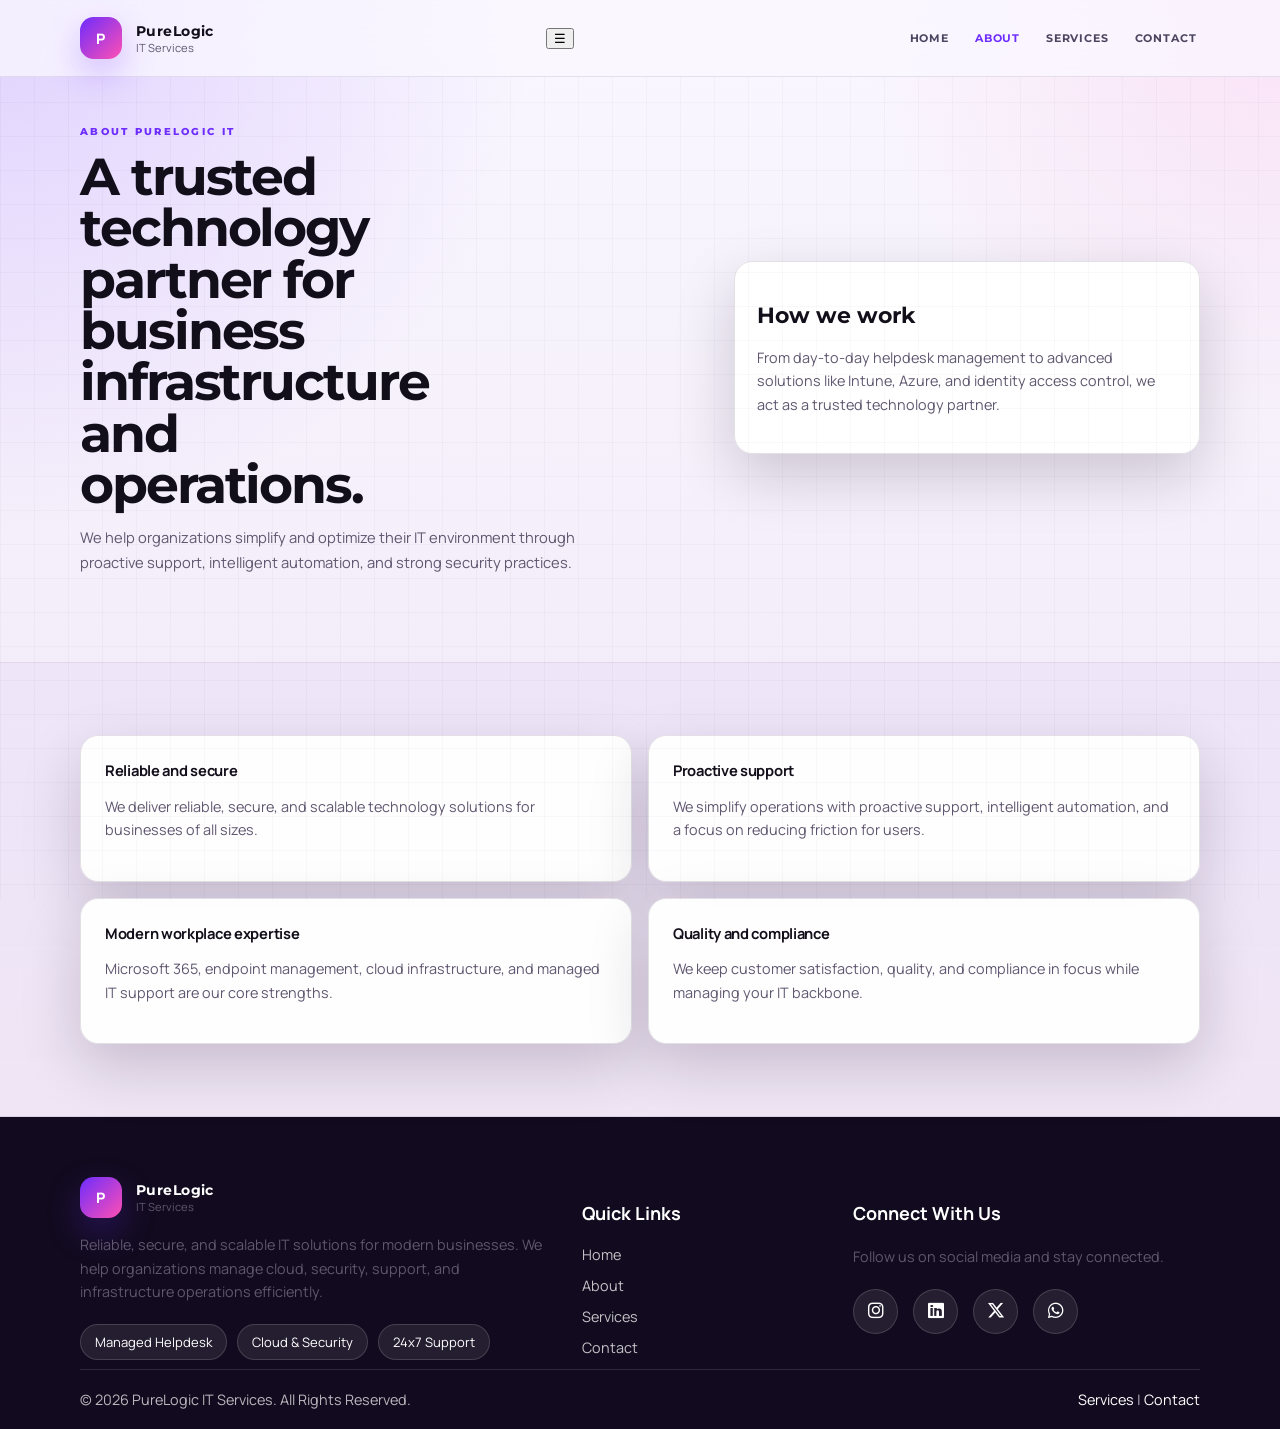
==== About.html @ e155d131 "nabar fix" ====
<!DOCTYPE html>
<html lang="en">
<head>
    <meta charset="UTF-8">
    <meta name="viewport" content="width=device-width, initial-scale=1.0">
    <meta name="description" content="Learn about PureLogic IT Services and the service-support approach behind our managed IT offerings.">
    <link rel="stylesheet" href="css/style.css">
    <title>About | PureLogic IT Services</title>
    <link rel="stylesheet" href="https://cdnjs.cloudflare.com/ajax/libs/font-awesome/6.5.1/css/all.min.css">
</head>
<body>
    <header class="site-header">
        <div class="container nav-shell">
            <a class="brand" href="index.html">
                <span class="brand-mark">P</span>
                <span>
                    <strong>PureLogic</strong>
                    <small>IT Services</small>
                </span>
            </a>
            <button class="menu-toggle"
        type="button"
        aria-expanded="false"
        aria-controls="site-nav">
</button>
            <nav id="site-nav" class="site-nav">
                <a href="index.html">Home</a>
                <a class="active" href="About.html">About</a>
                <a href="Services.html">Services</a>
                <a href="Contact.html">Contact</a>
            </nav>
        </div>
    </header>

    <main>
        <section class="page-hero section slim">
            <div class="container split-layout">
                <div>
                    <p class="eyebrow">About PureLogic IT</p>
                    <h1>A trusted technology partner for business infrastructure and operations.</h1>
                    <p class="lead">We help organizations simplify and optimize their IT environment through proactive support, intelligent automation, and strong security practices.</p>
                </div>
                <div class="panel-card">
                    <h2>How we work</h2>
                    <p>From day-to-day helpdesk management to advanced solutions like Intune, Azure, and identity access control, we act as a trusted technology partner.</p>
                </div>
            </div>
        </section>

        <section class="section band-muted">
            <div class="container card-grid two-up">
                <article class="info-card">
                    <h3>Reliable and secure</h3>
                    <p>We deliver reliable, secure, and scalable technology solutions for businesses of all sizes.</p>
                </article>
                <article class="info-card">
                    <h3>Proactive support</h3>
                    <p>We simplify operations with proactive support, intelligent automation, and a focus on reducing friction for users.</p>
                </article>
                <article class="info-card">
                    <h3>Modern workplace expertise</h3>
                    <p>Microsoft 365, endpoint management, cloud infrastructure, and managed IT support are our core strengths.</p>
                </article>
                <article class="info-card">
                    <h3>Quality and compliance</h3>
                    <p>We keep customer satisfaction, quality, and compliance in focus while managing your IT backbone.</p>
                </article>
            </div>
        </section>
    </main>

    <footer class="site-footer">
        <div class="container footer-grid">

            <div class="footer-brand-block">
                <a class="brand footer-brand" href="index.html">
                    <span class="brand-mark">P</span>
                    <span>
                        <strong>PureLogic</strong>
                        <small>IT Services</small>
                    </span>
                </a>

                <p>
                    Reliable, secure, and scalable IT solutions for modern businesses.
                    We help organizations manage cloud, security, support, and
                    infrastructure operations efficiently.
                </p>

                <div class="footer-badges">
                    <span>Managed Helpdesk</span>
                    <span>Cloud & Security</span>
                    <span>24x7 Support</span>
                </div>
            </div>

            <div class="footer-section">
                <h4>Quick Links</h4>

                <ul class="footer-links">
                    <li><a href="index.html">Home</a></li>
                    <li><a href="About.html">About</a></li>
                    <li><a href="Services.html">Services</a></li>
                    <li><a href="Contact.html">Contact</a></li>
                </ul>
            </div>

            <div class="footer-section">
                <h4>Connect With Us</h4>

                <p class="footer-note">
                    Follow us on social media and stay connected.
                </p>

                <div class="footer-social">
                    <div class="footer-social">
                        <a href="#"><i class="fab fa-instagram"></i></a>
                        <a href="#"><i class="fab fa-linkedin"></i></a>
                        <a href="#"><i class="fab fa-x-twitter"></i></a>
                        <a href="#"><i class="fab fa-whatsapp"></i></a>
                    </div>
                </div>
            </div>

        </div>

        <div class="container footer-bottom">
            <p>© 2026 PureLogic IT Services. All Rights Reserved.</p>

            <p>
                <a href="Services.html">Services</a> |
                <a href="Contact.html">Contact</a>
            </p>
        </div>
    </footer>
    <script src="js/script.js"></script>
</body>
</html>
---- css/style.css ----
@import url('https://fonts.googleapis.com/css2?family=Manrope:wght@400;500;600;700;800&family=Montserrat:wght@700;800&display=swap');
@import url('./footer.css');
@import url('./navbar.css');
:root {
	--bg: #0e0a14;
	--bg-soft: #191126;
	--surface: rgba(255, 255, 255, 0.96);
	--surface-strong: rgba(255, 255, 255, 0.88);
	--text: #130f1a;
	--muted: #5f576f;
	--line: rgba(58, 45, 76, 0.14);
	--accent: #6d2dfd;
	--accent-2: #ff4fb4;
	--shadow: 0 22px 60px rgba(17, 8, 30, 0.18);
}

* {
	box-sizing: border-box;
}

html {
	scroll-behavior: smooth;
}

body {
	margin: 0;
	font-family: 'Manrope', sans-serif;
	font-size: 0.9rem;
	color: var(--text);
	background:
		radial-gradient(circle at top left, rgba(109, 45, 253, 0.18), transparent 28%),
		radial-gradient(circle at top right, rgba(255, 79, 180, 0.12), transparent 22%),
		linear-gradient(180deg, #faf7ff 0%, #f3edf9 48%, #ede6f5 100%);
}

body::before {
	content: '';
	position: fixed;
	inset: 0;
	pointer-events: none;
	background-image: linear-gradient(rgba(26, 18, 38, 0.035) 1px, transparent 1px), linear-gradient(90deg, rgba(26, 18, 38, 0.035) 1px, transparent 1px);
	background-size: 34px 34px;
	opacity: 0.72;
}

a {
	color: inherit;
	text-decoration: none;
}

img {
	max-width: 100%;
	display: block;
}

.container {
	width: min(1120px, calc(100% - 2rem));
	margin: 0 auto;
}

.section {
	padding: 4.5rem 0;
}

.section.slim {
	padding-top: 3rem;
}

.site-header {
	position: sticky;
	top: 0;
	z-index: 20;
	backdrop-filter: blur(18px);
	background: rgba(250, 247, 255, 0.76);
	border-bottom: 1px solid rgba(104, 81, 126, 0.14);
}


.brand {
	display: inline-flex;
	align-items: center;
	gap: 0.9rem;
}

.brand strong,
.section-heading h2,
.hero h1,
.page-hero h1,
.panel-card h2,
.package-card h3,
.eyebrow {
	font-family: 'Montserrat', sans-serif;
}

.brand strong {
	display: block;
	font-size: 0.9rem;
	letter-spacing: 0.03em;
}

.brand small {
	display: block;
	color: var(--muted);
	font-size: 0.7rem;
}

.brand-mark {
	width: 2.6rem;
	height: 2.6rem;
	border-radius: 0.85rem;
	display: grid;
	place-items: center;
	background: linear-gradient(135deg, var(--accent), var(--accent-2));
	color: #ffffff;
	font-weight: 800;
	box-shadow: 0 14px 34px rgba(109, 45, 253, 0.28);
}

.hero-grid,
.split-layout,
.band-grid,
.contact-grid {
	display: grid;
	gap: 1.5rem;
}

.hero-grid {
	grid-template-columns: minmax(0, 1.2fr) minmax(320px, 0.8fr);
	align-items: center;
}

.hero h1,
.page-hero h1 {
	margin: 0;
	line-height: 0.98;
	font-size: clamp(2.1rem, 4.1vw, 4.1rem);
	max-width: 11ch;
	letter-spacing: -0.04em;
}

.lead {
	color: var(--muted);
	font-size: 0.92rem;
	line-height: 1.7;
	max-width: 60ch;
}

.eyebrow {
	margin: 0 0 0.8rem;
	color: var(--accent);
	text-transform: uppercase;
	letter-spacing: 0.22em;
	font-size: 0.65rem;
	font-weight: 800;
}

.hero-actions {
	display: flex;
	flex-wrap: wrap;
	gap: 0.9rem;
	margin: 2rem 0;
}

.hero-callout {
	margin-top: 1.3rem;
	margin-bottom: 1rem;
	padding: 1.15rem 1.2rem;
	background: linear-gradient(180deg, #ffffff, #f7f1ff);
	border-left: 4px solid var(--accent);
}

.hero-callout h2 {
	margin: 0.25rem 0 0.55rem;
	font-size: 0.98rem;
	letter-spacing: -0.02em;
}

.hero-callout p {
	margin: 0;
	color: var(--muted);
	line-height: 1.65;
}

.btn {
	display: inline-flex;
	align-items: center;
	justify-content: center;
	min-height: 3.2rem;
	padding: 0.85rem 1.25rem;
	border-radius: 999px;
	font-weight: 700;
	border: 1px solid transparent;
	transition: transform 0.2s ease, border-color 0.2s ease, background 0.2s ease;
}

.btn:hover {
	transform: translateY(-1px);
}

.btn.primary {
	background: linear-gradient(135deg, var(--accent), var(--accent-2));
	color: #ffffff;
}

.btn.secondary {
	background: rgba(255, 255, 255, 0.85);
	border-color: var(--line);
	color: var(--text);
}

.hero-metrics {
	display: grid;
	grid-template-columns: repeat(3, minmax(0, 1fr));
	gap: 1rem;
}

.hero-metrics div,
.stats-row div {
	border: 1px solid var(--line);
	border-radius: 1rem;
	padding: 1rem;
	background: rgba(255, 255, 255, 0.88);
	backdrop-filter: blur(10px);
}

.hero-metrics strong,
.stats-row strong {
	display: block;
	font-size: 1.1rem;
	margin-bottom: 0.3rem;
}

.hero-metrics span,
.stats-row span,
.panel-card p,
.info-card p,
.package-card p,
.contact-card p,
.band-grid p,
.footer-grid p,
.form-note {
	color: var(--muted);
	line-height: 1.65;
}

.hero-panel,
.panel-card,
.info-card,
.package-card,
.contact-card {
	background: var(--surface);
	border: 1px solid var(--line);
	border-radius: 1.15rem;
	box-shadow: var(--shadow);
}

.hero-panel {
	padding: 1rem;
	margin-top: -8.8rem;
}

.hero-visual {
	display: flex;
	align-items: center;
	justify-content: center;
	padding: 1rem;
	margin-top: -8.8rem;
	background: var(--surface);
	border: 1px solid var(--line);
	border-radius: 1.15rem;
	box-shadow: var(--shadow);
}

.hero-visual img {
	width: 100%;
	height: auto;
	max-width: 560px;
	object-fit: contain;
}

.hero-summary {
	display: grid;
	gap: 0.9rem;
}

.panel-card {
	padding: 1.35rem;
}

.panel-card.highlight {
	min-height: 260px;
	display: flex;
	flex-direction: column;
	justify-content: space-between;
	background:
		radial-gradient(circle at top right, rgba(109, 45, 253, 0.12), transparent 34%),
		linear-gradient(180deg, #ffffff, #f7f1ff);
	position: relative;
	overflow: hidden;
}

.panel-card.highlight::after {
	content: '';
	position: absolute;
	inset: auto -20% -35% auto;
	width: 14rem;
	height: 14rem;
	background: radial-gradient(circle, rgba(255, 79, 180, 0.18), transparent 68%);
	transform: rotate(25deg);
}

.panel-card span,
.label {
	color: var(--accent-2);
	font-size: 0.78rem;
	font-weight: 800;
	letter-spacing: 0.12em;
	text-transform: uppercase;
}

.stats-row {
	display: grid;
	grid-template-columns: repeat(3, minmax(0, 1fr));
	gap: 0.85rem;
	margin-top: 0.9rem;
}

.stats-row.compact div {
	padding: 0.95rem;
}

.section-heading {
	display: grid;
	gap: 0.4rem;
	margin-bottom: 1.5rem;
}

.section-heading h2,
.package-card h3,
.info-card h3,
.contact-card h2 {
	margin: 0;
}

.section-heading h2 {
	font-size: clamp(1.45rem, 2.4vw, 2.2rem);
	max-width: 17ch;
	letter-spacing: -0.03em;
}

.card-grid {
	display: grid;
	gap: 1rem;
}

.card-grid.three-up {
	grid-template-columns: repeat(3, minmax(0, 1fr));
}

.card-grid.two-up {
	grid-template-columns: repeat(2, minmax(0, 1fr));
}

.service-grid {
	align-items: stretch;
}

.plan-grid {
	display: grid;
	grid-template-columns: repeat(12, minmax(0, 1fr));
	gap: 1rem;
}

.home-plan-grid {
	margin-top: 0.5rem;
}

.plan-card {
	grid-column: span 4;
	display: flex;
	flex-direction: column;
	gap: 1.2rem;
	min-height: 100%;
	position: relative;
	overflow: hidden;
}

.plan-card.featured {
	grid-column: span 4;
	background: linear-gradient(180deg, #ffffff, #f8f4ff);
	border-color: rgba(109, 45, 253, 0.22);
	box-shadow: 0 24px 60px rgba(109, 45, 253, 0.16);
}

.plan-card.featured::before {
	content: '';
	position: absolute;
	inset: 0;
	border-top: 4px solid var(--accent);
	pointer-events: none;
}

.plan-top {
	display: grid;
	gap: 0.8rem;
}

.plan-badge {
	display: inline-flex;
	align-items: center;
	width: fit-content;
	padding: 0.35rem 0.75rem;
	border-radius: 999px;
	background: rgba(109, 45, 253, 0.08);
	color: var(--accent);
	font-size: 0.72rem;
	font-weight: 800;
	letter-spacing: 0.12em;
	text-transform: uppercase;
}

.plan-list {
	list-style: none;
	padding: 0;
	margin: 0;
	display: grid;
	gap: 0.75rem;
}

.plan-list li {
	position: relative;
	padding-left: 1.35rem;
	line-height: 1.55;
	color: var(--muted);
}

.plan-list li::before {
	content: '';
	position: absolute;
	left: 0;
	top: 0.52rem;
	width: 0.55rem;
	height: 0.55rem;
	border-radius: 50%;
	background: linear-gradient(135deg, var(--accent), var(--accent-2));
}

.chip-cloud {
	display: flex;
	flex-wrap: wrap;
	gap: 0.7rem;
	justify-content: flex-start;
}

.chip-cloud span {
	display: inline-flex;
	align-items: center;
	padding: 0.7rem 0.95rem;
	border-radius: 999px;
	background: rgba(255, 255, 255, 0.95);
	border: 1px solid var(--line);
	box-shadow: 0 10px 22px rgba(28, 17, 42, 0.06);
	font-size: 0.92rem;
	color: var(--text);
}

.section-actions {
	display: flex;
	justify-content: flex-start;
	margin-top: 1.2rem;
}

.info-card,
.package-card,
.contact-card {
	padding: 1.5rem;
}

.info-card h3,
.package-card h3 {
	margin-bottom: 0.6rem;
	font-size: 0.92rem;
	letter-spacing: -0.02em;
}

.accent-band {
	padding: 1rem 0 4.5rem;
}

.band-muted {
	background: linear-gradient(180deg, rgba(109, 45, 253, 0.045), rgba(255, 79, 180, 0.028));
	border-top: 1px solid rgba(104, 81, 126, 0.12);
	border-bottom: 1px solid rgba(104, 81, 126, 0.12);
}

.band-grid {
	grid-template-columns: minmax(0, 0.9fr) minmax(0, 1.1fr);
	align-items: center;
	padding: 1.5rem;
	border: 1px solid var(--line);
	border-radius: 1.15rem;
	background: linear-gradient(135deg, rgba(109, 45, 253, 0.08), rgba(255, 79, 180, 0.06));
}

.add-on-band {
	align-items: start;
}

.split-layout {
	grid-template-columns: minmax(0, 1.15fr) minmax(320px, 0.85fr);
	align-items: center;
}

.packages .package-grid {
	display: grid;
	gap: 1rem;
	grid-template-columns: repeat(2, minmax(0, 1fr));
}

.package-grid .package-card:first-child {
	grid-column: span 2;
}

.contact-grid {
	grid-template-columns: minmax(0, 1.1fr) minmax(280px, 0.9fr);
	align-items: start;
}

.contact-card label {
	display: grid;
	gap: 0.45rem;
	margin-bottom: 1rem;
	font-weight: 600;
}

.contact-card input,
.contact-card select,
.contact-card textarea {
	width: 100%;
	border: 1px solid var(--line);
	border-radius: 0.9rem;
	background: rgba(255, 255, 255, 0.96);
	color: var(--text);
	padding: 0.9rem 1rem;
	font: inherit;
}

.contact-card textarea {
	resize: vertical;
	min-height: 150px;
}

.contact-card input::placeholder,
.contact-card textarea::placeholder {
	color: #8193b6;
}

.contact-info > div + div {
	margin-top: 1rem;
}

/* =========================
   FOOTER
========================= */


@media (max-width: 900px) {
	.hero-grid,
	.split-layout,
	.band-grid,
	.contact-grid,
	.card-grid.three-up,
	.card-grid.two-up,
	.packages .package-grid,
	.plan-grid {
		grid-template-columns: 1fr;
	}

	.plan-card,
	.plan-card.featured {
		grid-column: auto;
	}

	.package-grid .package-card:first-child {
		grid-column: auto;
	}

	.hero h1,
	.page-hero h1,
	.section-heading h2 {
		max-width: none;
	}

	.stats-row,
	.hero-metrics {
		grid-template-columns: 1fr;
	}

	.hero-visual {
		margin-top: 0;
	}
}

@media (max-width: 760px) {
	.section {
		padding: 3.5rem 0;
	}
}
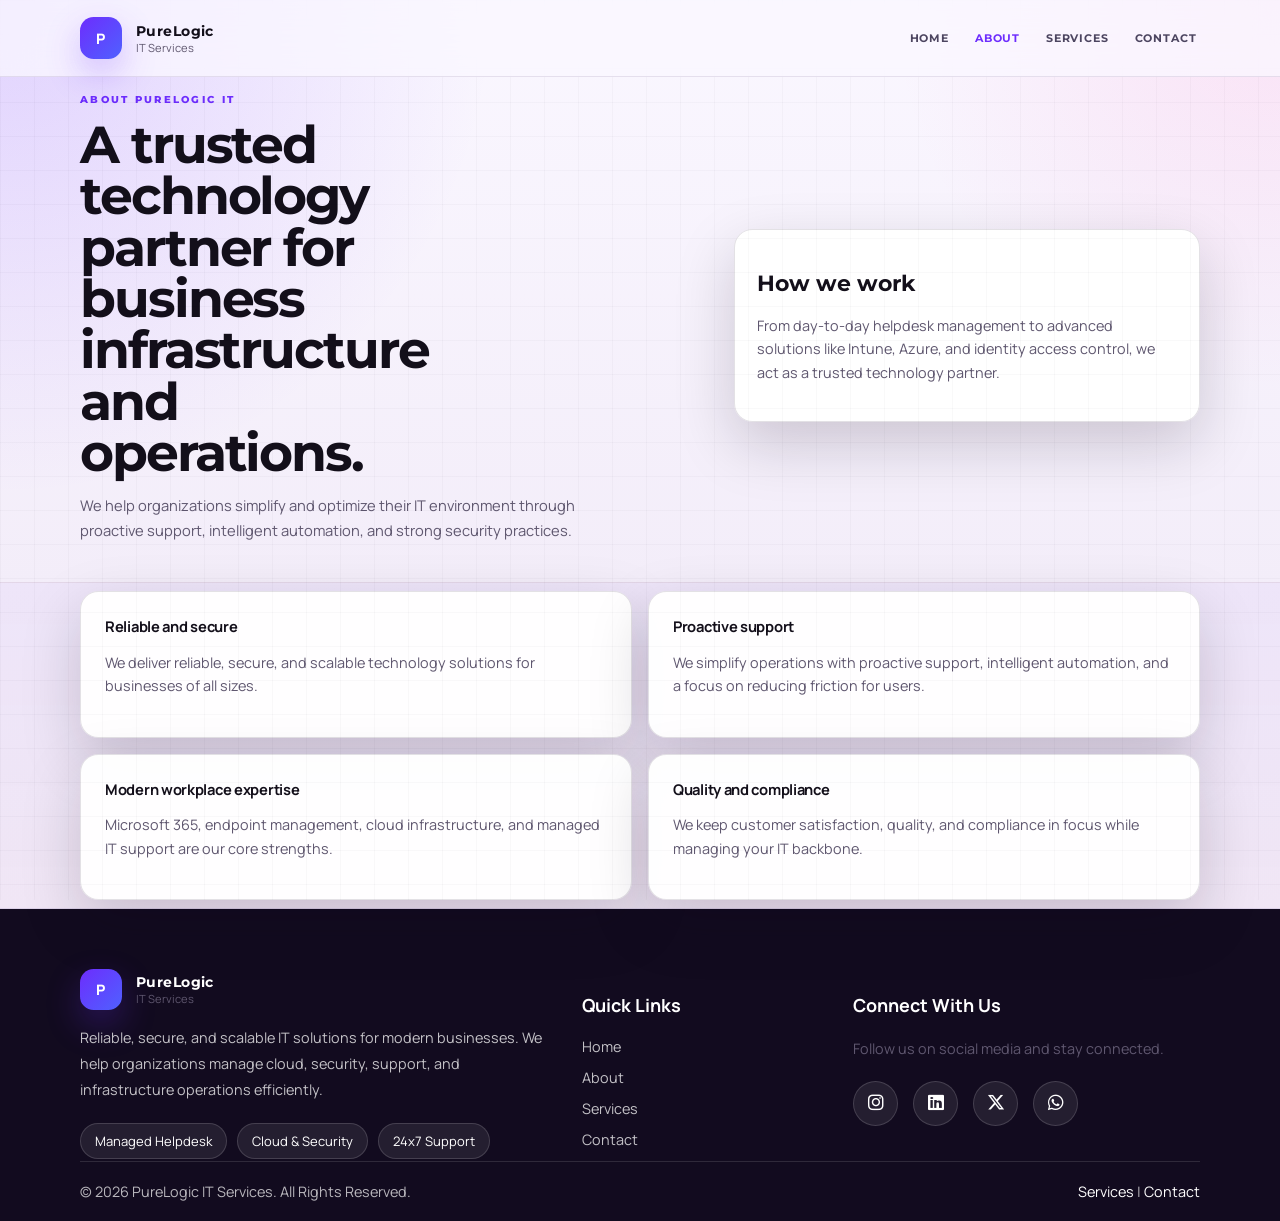
==== commit 84dc0d8f: "fix contact page issue and resolve" ====
--- a/About.html
+++ b/About.html
@@ -1,13 +1,16 @@
 <!DOCTYPE html>
 <html lang="en">
+
 <head>
     <meta charset="UTF-8">
     <meta name="viewport" content="width=device-width, initial-scale=1.0">
-    <meta name="description" content="Learn about PureLogic IT Services and the service-support approach behind our managed IT offerings.">
+    <meta name="description"
+        content="Learn about PureLogic IT Services and the service-support approach behind our managed IT offerings.">
     <link rel="stylesheet" href="css/style.css">
     <title>About | PureLogic IT Services</title>
     <link rel="stylesheet" href="https://cdnjs.cloudflare.com/ajax/libs/font-awesome/6.5.1/css/all.min.css">
 </head>
+
 <body>
     <header class="site-header">
         <div class="container nav-shell">
@@ -18,11 +21,8 @@
                     <small>IT Services</small>
                 </span>
             </a>
-            <button class="menu-toggle"
-        type="button"
-        aria-expanded="false"
-        aria-controls="site-nav">
-</button>
+            <button class="menu-toggle" type="button" aria-expanded="false" aria-controls="site-nav">
+            </button>
             <nav id="site-nav" class="site-nav">
                 <a href="index.html">Home</a>
                 <a class="active" href="About.html">About</a>
@@ -38,11 +38,13 @@
                 <div>
                     <p class="eyebrow">About PureLogic IT</p>
                     <h1>A trusted technology partner for business infrastructure and operations.</h1>
-                    <p class="lead">We help organizations simplify and optimize their IT environment through proactive support, intelligent automation, and strong security practices.</p>
+                    <p class="lead">We help organizations simplify and optimize their IT environment through proactive
+                        support, intelligent automation, and strong security practices.</p>
                 </div>
                 <div class="panel-card">
                     <h2>How we work</h2>
-                    <p>From day-to-day helpdesk management to advanced solutions like Intune, Azure, and identity access control, we act as a trusted technology partner.</p>
+                    <p>From day-to-day helpdesk management to advanced solutions like Intune, Azure, and identity access
+                        control, we act as a trusted technology partner.</p>
                 </div>
             </div>
         </section>
@@ -55,15 +57,18 @@
                 </article>
                 <article class="info-card">
                     <h3>Proactive support</h3>
-                    <p>We simplify operations with proactive support, intelligent automation, and a focus on reducing friction for users.</p>
+                    <p>We simplify operations with proactive support, intelligent automation, and a focus on reducing
+                        friction for users.</p>
                 </article>
                 <article class="info-card">
                     <h3>Modern workplace expertise</h3>
-                    <p>Microsoft 365, endpoint management, cloud infrastructure, and managed IT support are our core strengths.</p>
+                    <p>Microsoft 365, endpoint management, cloud infrastructure, and managed IT support are our core
+                        strengths.</p>
                 </article>
                 <article class="info-card">
                     <h3>Quality and compliance</h3>
-                    <p>We keep customer satisfaction, quality, and compliance in focus while managing your IT backbone.</p>
+                    <p>We keep customer satisfaction, quality, and compliance in focus while managing your IT backbone.
+                    </p>
                 </article>
             </div>
         </section>
@@ -135,4 +140,5 @@
     </footer>
     <script src="js/script.js"></script>
 </body>
+
 </html>
--- a/css/style.css
+++ b/css/style.css
@@ -1,47 +1,8 @@
 @import url('https://fonts.googleapis.com/css2?family=Manrope:wght@400;500;600;700;800&family=Montserrat:wght@700;800&display=swap');
 @import url('./footer.css');
 @import url('./navbar.css');
-:root {
-	--bg: #0e0a14;
-	--bg-soft: #191126;
-	--surface: rgba(255, 255, 255, 0.96);
-	--surface-strong: rgba(255, 255, 255, 0.88);
-	--text: #130f1a;
-	--muted: #5f576f;
-	--line: rgba(58, 45, 76, 0.14);
-	--accent: #6d2dfd;
-	--accent-2: #ff4fb4;
-	--shadow: 0 22px 60px rgba(17, 8, 30, 0.18);
-}
-
-* {
-	box-sizing: border-box;
-}
-
-html {
-	scroll-behavior: smooth;
-}
-
-body {
-	margin: 0;
-	font-family: 'Manrope', sans-serif;
-	font-size: 0.9rem;
-	color: var(--text);
-	background:
-		radial-gradient(circle at top left, rgba(109, 45, 253, 0.18), transparent 28%),
-		radial-gradient(circle at top right, rgba(255, 79, 180, 0.12), transparent 22%),
-		linear-gradient(180deg, #faf7ff 0%, #f3edf9 48%, #ede6f5 100%);
-}
-
-body::before {
-	content: '';
-	position: fixed;
-	inset: 0;
-	pointer-events: none;
-	background-image: linear-gradient(rgba(26, 18, 38, 0.035) 1px, transparent 1px), linear-gradient(90deg, rgba(26, 18, 38, 0.035) 1px, transparent 1px);
-	background-size: 34px 34px;
-	opacity: 0.72;
-}
+@import url('./contact.css');
+@import url('./default.css');
 
 a {
 	color: inherit;
@@ -59,7 +20,7 @@
 }
 
 .section {
-	padding: 4.5rem 0;
+	padding: 0.5rem 0;
 }
 
 .section.slim {
@@ -118,8 +79,7 @@
 
 .hero-grid,
 .split-layout,
-.band-grid,
-.contact-grid {
+.band-grid {
 	display: grid;
 	gap: 1.5rem;
 }
@@ -235,9 +195,7 @@
 .panel-card p,
 .info-card p,
 .package-card p,
-.contact-card p,
 .band-grid p,
-.footer-grid p,
 .form-note {
 	color: var(--muted);
 	line-height: 1.65;
@@ -246,8 +204,7 @@
 .hero-panel,
 .panel-card,
 .info-card,
-.package-card,
-.contact-card {
+.package-card {
 	background: var(--surface);
 	border: 1px solid var(--line);
 	border-radius: 1.15rem;
@@ -337,8 +294,7 @@
 
 .section-heading h2,
 .package-card h3,
-.info-card h3,
-.contact-card h2 {
+.info-card h3 {
 	margin: 0;
 }
 
@@ -471,8 +427,7 @@
 }
 
 .info-card,
-.package-card,
-.contact-card {
+.package-card {
 	padding: 1.5rem;
 }
 
@@ -520,50 +475,6 @@
 .package-grid .package-card:first-child {
 	grid-column: span 2;
 }
-
-.contact-grid {
-	grid-template-columns: minmax(0, 1.1fr) minmax(280px, 0.9fr);
-	align-items: start;
-}
-
-.contact-card label {
-	display: grid;
-	gap: 0.45rem;
-	margin-bottom: 1rem;
-	font-weight: 600;
-}
-
-.contact-card input,
-.contact-card select,
-.contact-card textarea {
-	width: 100%;
-	border: 1px solid var(--line);
-	border-radius: 0.9rem;
-	background: rgba(255, 255, 255, 0.96);
-	color: var(--text);
-	padding: 0.9rem 1rem;
-	font: inherit;
-}
-
-.contact-card textarea {
-	resize: vertical;
-	min-height: 150px;
-}
-
-.contact-card input::placeholder,
-.contact-card textarea::placeholder {
-	color: #8193b6;
-}
-
-.contact-info > div + div {
-	margin-top: 1rem;
-}
-
-/* =========================
-   FOOTER
-========================= */
-
-
 @media (max-width: 900px) {
 	.hero-grid,
 	.split-layout,
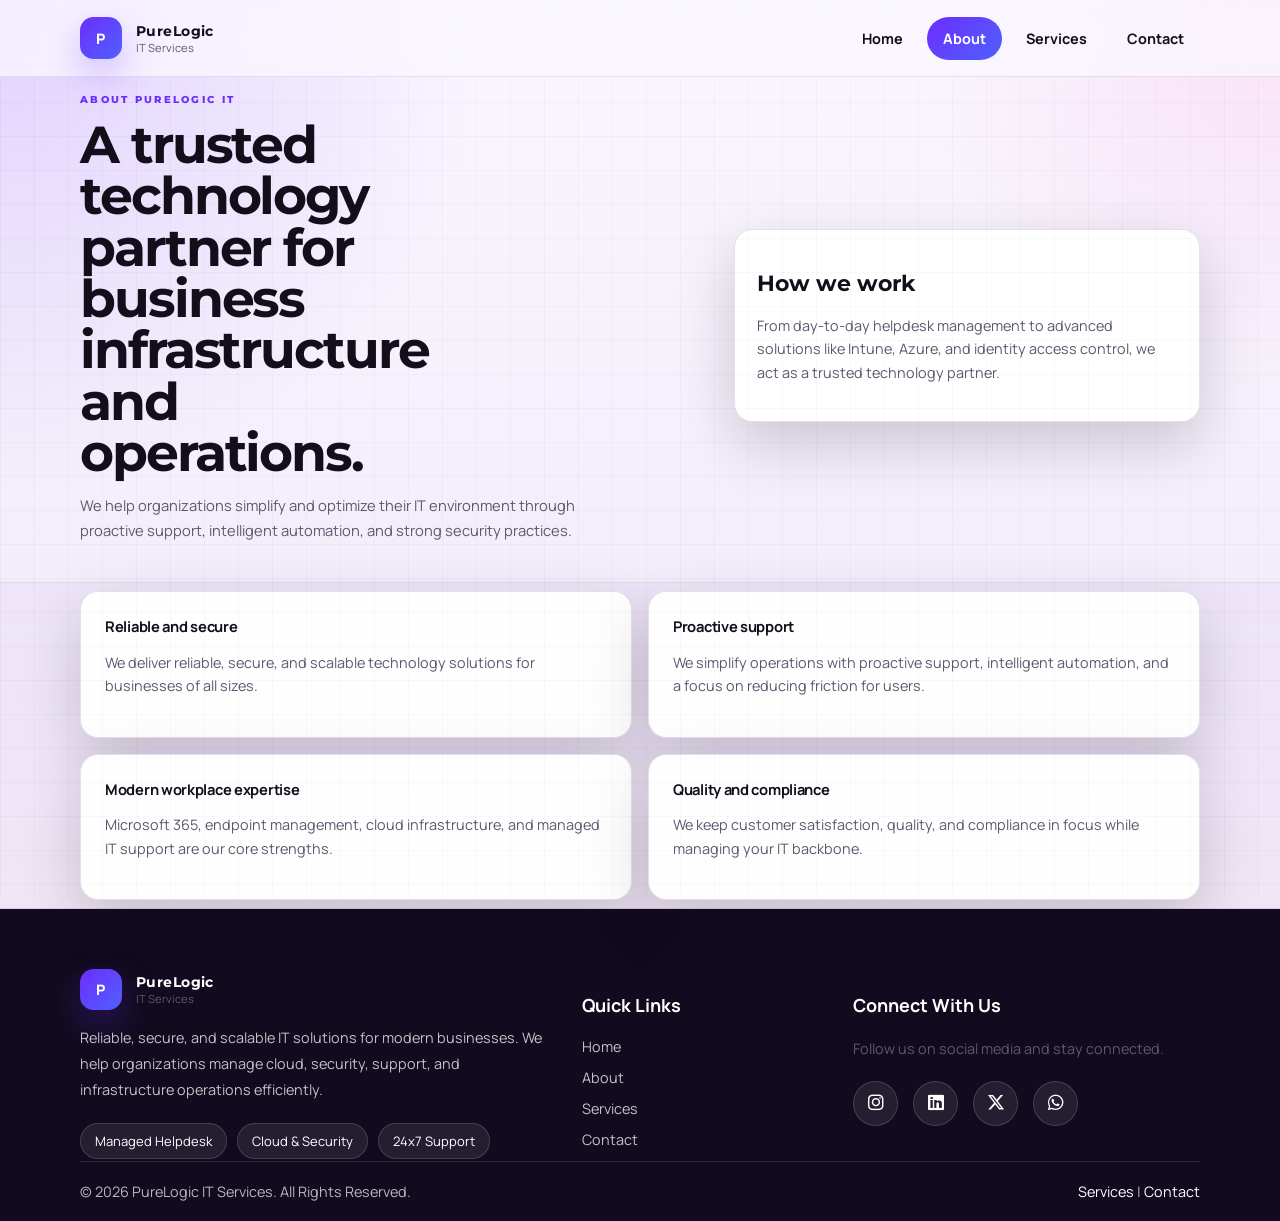
==== commit fc4a2e05: "fix navbar and add overlay and add blur background" ====
--- a/About.html
+++ b/About.html
@@ -22,6 +22,7 @@
                 </span>
             </a>
             <button class="menu-toggle" type="button" aria-expanded="false" aria-controls="site-nav">
+             <i class="fas fa-bars"></i>
             </button>
             <nav id="site-nav" class="site-nav">
                 <a href="index.html">Home</a>
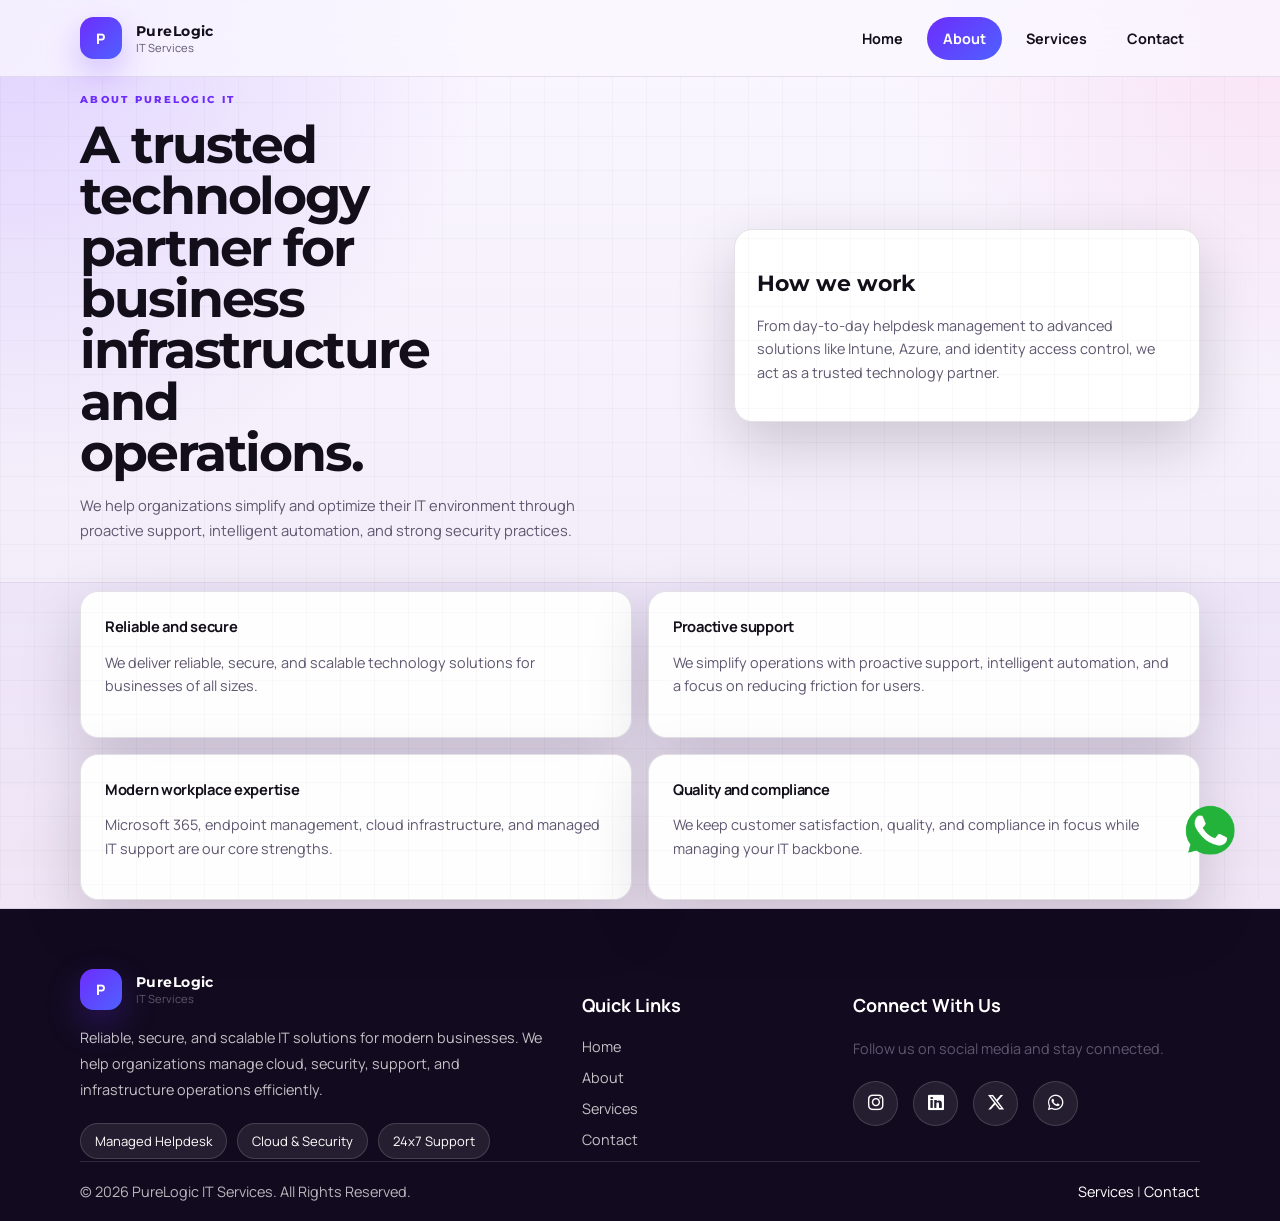
==== commit 7479a953: "add whatshapp logo" ====
--- a/About.html
+++ b/About.html
@@ -22,7 +22,7 @@
                 </span>
             </a>
             <button class="menu-toggle" type="button" aria-expanded="false" aria-controls="site-nav">
-             <i class="fas fa-bars"></i>
+                <i class="fas fa-bars"></i>
             </button>
             <nav id="site-nav" class="site-nav">
                 <a href="index.html">Home</a>
@@ -139,6 +139,11 @@
             </p>
         </div>
     </footer>
+    <div class="sticky-whats">
+        <a href="https://wa.me/+919205836128" target="_blank">
+            <img src="Images/animation/whatshap.gif" alt="fa-whatsapp">
+        </a>
+    </div>
     <script src="js/script.js"></script>
 </body>
 
--- a/css/style.css
+++ b/css/style.css
@@ -3,6 +3,7 @@
 @import url('./navbar.css');
 @import url('./contact.css');
 @import url('./default.css');
+@import url('../css/whatshapp.css');
 
 a {
 	color: inherit;
